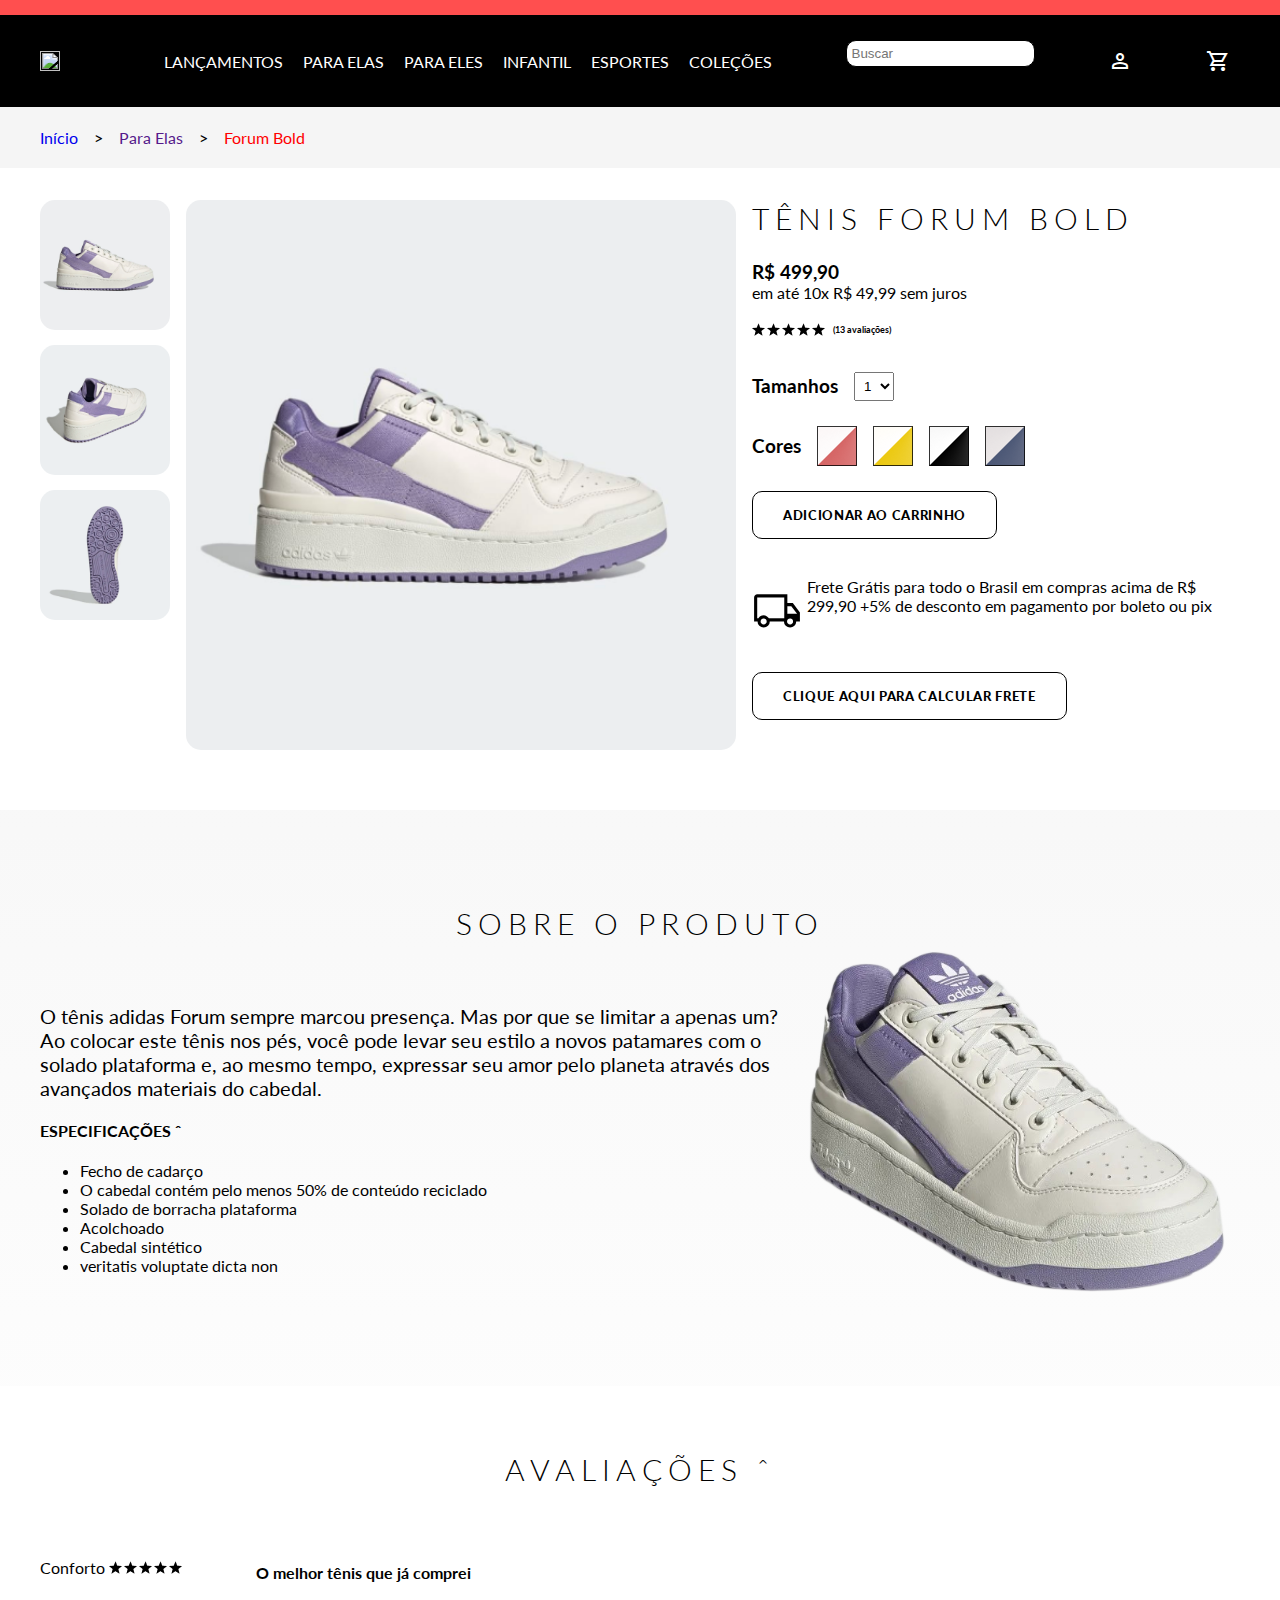
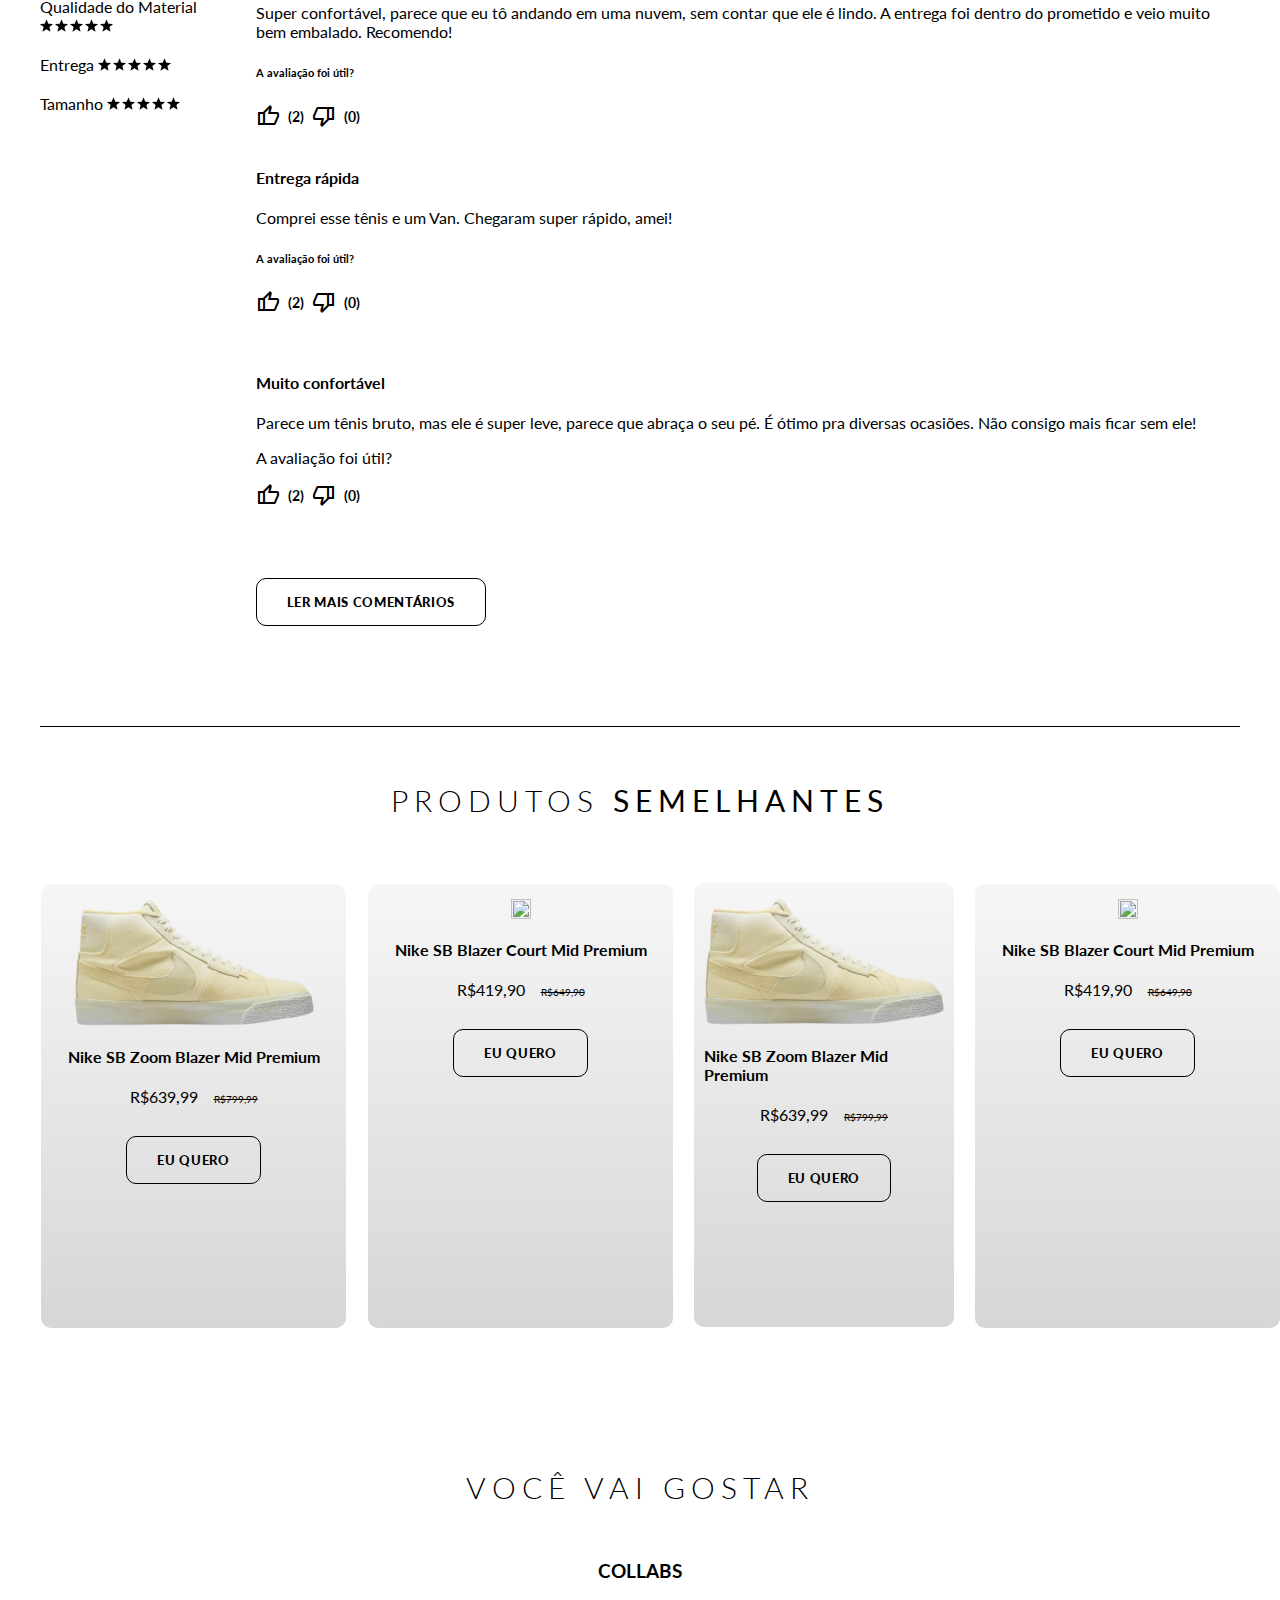
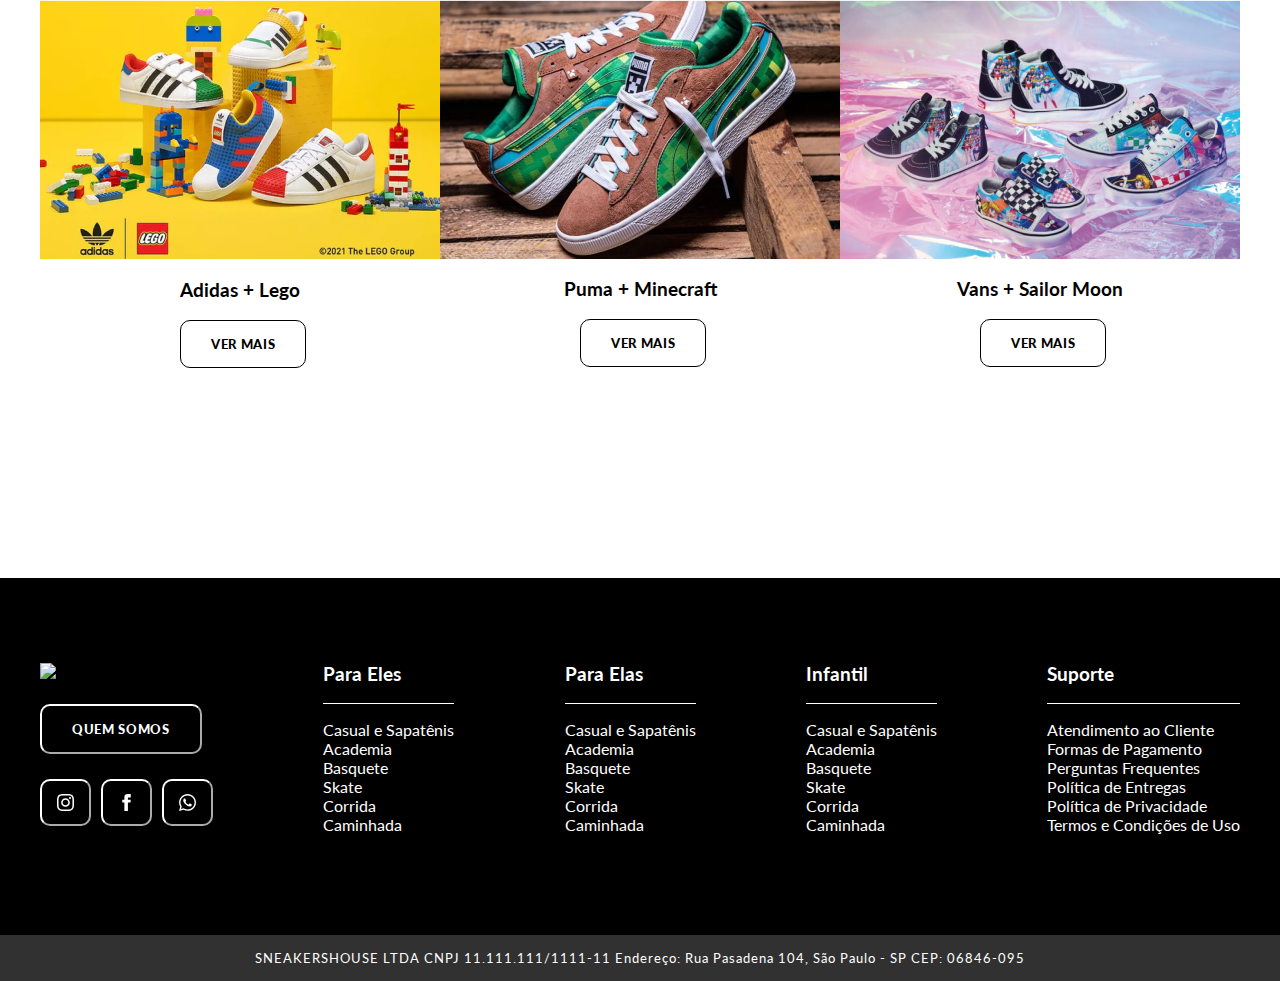
==== produto.html @ 3006e481 "Ajustes Página Produtos" ====
<html lang="PT-BR">

<head>
    <meta charset="UTF-8">
    <meta http-equiv="X-UA-Compatible" content="IE=edge">
    <meta name="viewport" content="width=device-width, initial-scale=1.0">
    <link rel="preconnect" href="https://fonts.googleapis.com">
    <link rel="preconnect" href="https://fonts.gstatic.com" crossorigin>
    <link href="https://fonts.googleapis.com/css2?family=Lato:wght@300;400;900&display=swap" rel="stylesheet">
    <link rel="stylesheet"
        href="https://fonts.googleapis.com/css2?family=Material+Symbols+Sharp:opsz,wght,FILL,GRAD@48,400,0,0" />
        <link rel="stylesheet" href="https://fonts.googleapis.com/css2?family=Material+Symbols+Outlined:opsz,wght,FILL,GRAD@20..48,100..700,0..1,-50..200" />
    
        <link rel="stylesheet" href="./css/styles.css">
    <link rel="stylesheet" href="./css/produto.css">
    <title>Sneakers House - Forum</title>
</head>


<body>
    <header>
        <div class="container">
            <a href="#"><img class="logotipo" src="./img/logotipo.png" /></a>
            <nav class="menu-principal">
                <ul>
                    <li><a href="lancamentos.html">Lançamentos</a></li>
                    <li><a href="paraElas.html">Para Elas</a></li>
                    <li><a href="paraEles.html">Para Eles</a></li>
                    <li><a href="infantil.html">Infantil</a></li>
                    <li><a href="esportes.html">Esportes</a></li>
                    <li><a href="colecoes.html">Coleções</a></li>
                </ul>
            </nav>
            <input type="text" class="header-search" placeholder="Buscar">
            <a href="./login.html"><span class="material-symbols-sharp header-icon">person</span></a>
            <span class="material-symbols-sharp header-icon">shopping_cart</span>
        </div>
        <div class="menu-navbar">
            <ul class="container">
                <li>
                    <a href="./index.html">Início</a>
                </li>
                <span> > </span>
                <li>
                    <a href="">Para Elas</a>
                </li>
                <span> > </span>
                <li class="link-pagina-atual">
                    <a href="">Forum Bold</a>
                </li>
            </ul>
        </div>
    </header>

    <main>
        <section>
            <div class="container produto-unico">
                <div class="produto-escolha">    
                    <img class="produto-escolha-img" src="./img/tenis_forum_bold_branco.png" alt="">
                    <img class="produto-escolha-img" src="./img/tenis-forum-2.png" alt="">
                    <img class="produto-escolha-img" src="./img/tenis-forum-3.png" alt="">
                </div>

                <div class="imagem-principal">
                    <img src="./img/tenis-principal.png" alt="">
                </div>

                <div class="produto-infos">
                    <div class="produto-infos-detalhes">
                        <h2 class="produto-infos-titulo">TÊNIS FORUM BOLD</h2>
                        <h3 class="produto-infos-valor">R$ 499,90</h3>
                        <span class="produto-infos-parcelamento">em até 10x R$ 49,99 sem juros</span>
                        <div class="quantidade-likes-dislike">
                            <img src="./img/avaliacoes_5.png" alt="">
                            <h6>(13 avaliações)</h6>
                        </div>
                        <div class="escolhertamanho">
                            <h3 class="produto-infos-tamanhos-titulo">Tamanhos</h3>
                            <select class="select-qtdade-box">
                                <option value="1">1</option>
                                <option value="2">2</option>
                                <option value="3">3</option>
                                <option value="4">4</option>
                                <option value="5">5</option>
                            </select>
                        </div>
                        <div class="escolhercores">
                            <h3 class="produto-infos-cores-titulo">Cores</h3>
                            <img src="./img/cores/Rectangle 49.png" alt="">
                            <img src="./img/cores/Rectangle 50.png" alt="">
                            <img src="./img/cores/Rectangle 51.png" alt="">
                            <img src="./img/cores/Rectangle 52.png" alt="">
                        </div>
                    </div>
                    <!--o problema tá aqui-->

                    <div class="produto-infos-entrega">
                        <button class="botao-eu-quero">ADICIONAR AO CARRINHO</button>
                        <div class="produto-infos-entrega-adicionar">
                            <span class="material-symbols-outlined">local_shipping</span>
            
                            <h6 class="produto-infos-entrega-frete">Frete Grátis para todo o Brasil
                                em compras acima de R$ 299,90 <span>+5%</span> de desconto em pagamento 
                                    por boleto ou pix</h6>
                        </div>

                        <button class="botao-eu-quero">Clique aqui para calcular frete</button>
                    </div>
                </div>
            </div>
        </section>

    
        <section class="sobre-produto">
            <h2 class="sobre-produto-titulo">SOBRE O PRODUTO</h2>    
            <div class="container">
                <div class="sobre-esq">
                    <p class="descricao-paragrafo">
                        O tênis adidas Forum sempre marcou presença. Mas por que se limitar a apenas um? Ao colocar este tênis nos pés, você pode levar seu estilo a novos patamares com o solado plataforma e, ao mesmo tempo, expressar seu amor pelo planeta através dos avançados materiais do cabedal.
                    </p>
                    <h4 class="descricao-especificacoes-titulo">ESPECIFICAÇÕES ˆ</h4>
                    <ul class="descricao-especificacoes-lista">
                        <li>Fecho de cadarço</li>
                        <li>O cabedal contém pelo menos 50% de conteúdo reciclado</li>
                        <li>Solado de borracha plataforma</li>
                        <li>Acolchoado</li>
                        <li>Cabedal sintético</li>
                        <li> veritatis voluptate dicta non</li>
                    </ul>
                </div>
                <div class="sobre-dir">
                    <img class="sobre-produto-imagem" src="./img/tenis_sobre_produto.png" alt="">
                </div>
            </div>
        </section>


        <section class="produto-avaliacoes">
            <h2>AVALIAÇÕES ˆ</h2>
            <div class="container">
                <div class="produto-avaliacoes-lista">
                        <ul>
                            <li>Conforto <img src="./img/avaliacoes_5.png" alt=""> </li>
                            <li>Qualidade do Material <img src="./img/avaliacoes_5.png" alt=""></li>
                            <li>Entrega <img src="./img/avaliacoes_5.png" alt=""></li>
                            <li>Tamanho <img src="./img/avaliacoes_5.png" alt=""></li>
                        </ul>
                </div>
            

                <div class="avaliacoes-texto">
                    <div class="avaliacao-1">
                        <h4>O melhor tênis que já comprei</h4>
                        <p>Super confortável, parece que eu tô andando em uma nuvem, sem contar que ele é lindo. A entrega foi dentro do prometido e veio muito bem embalado. Recomendo!</p>
                        <h6>A avaliação foi útil?</h6>
                        <div class="like-dislike">
                                <span class="material-symbols-outlined">thumb_up</span>
                                <span class="quantidade-likes-dislike"><strong>(2)</strong></span>
                                <span class="material-symbols-outlined">thumb_down</span>
                                <span class="quantidade-likes-dislike"><strong>(0)</strong></span>
                        </div>
                    </div>

                    <div class="avaliacao-2">
                        <h4>Entrega rápida</h4>
                        <p>Comprei esse tênis e um Van. Chegaram super rápido, amei!</p>
                        <h6>A avaliação foi útil?</h6>
                        <div class="like-dislike">
                            <span class="material-symbols-outlined">thumb_up</span>
                                <span class="quantidade-likes-dislike"><strong>(2)</strong></span>
                                <span class="material-symbols-outlined">thumb_down</span>
                                <span class="quantidade-likes-dislike"><strong>(0)</strong></span>
                        </div>
                    </div>

                    <div class="avaliacao-3">
                        <h4>Muito confortável</h4>
                        <p>Parece um tênis bruto, mas ele é super leve, parece que abraça o seu pé. É ótimo pra diversas ocasiões. Não consigo mais ficar sem ele!</p>
                        <p>A avaliação foi útil?</p>
                        <div class="like-dislike">
                            <span class="material-symbols-outlined">thumb_up</span>
                                <span class="quantidade-likes-dislike"><strong>(2)</strong></span>
                                <span class="material-symbols-outlined">thumb_down</span>
                                <span class="quantidade-likes-dislike"><strong>(0)</strong></span>
                        </div>
                    </div>
                    <button class="botao-eu-quero">Ler mais comentários</button>
                </div>

            </div>
        </section>


        <section class="container carousel-produtos-semelhantes">
            <h2>PRODUTOS<strong> SEMELHANTES</strong></h2>
            <ul class="lista-categorias">
                <li>
                    <div class="lista-produtos-semelhantes">
                        <a href="#"><img src="./img/tenis_sb_amarelo.png" /></a>
                    
                        <h4>Nike SB Zoom Blazer Mid Premium</h4>
                        <div class="imgem-valores">
                            <span class="promocao">R$639,99</span>
                            <span class="valor-real">R$799,99</span>
                        </div>
                        <button class="botao-eu-quero">EU QUERO</button>
                    </div>
                </li>
                <li>
                    <div class="lista-produtos-semelhantes">
                        <a href="#"><img src="./img/nike-sb.png" /></a>
                    
                        <h4>Nike SB Blazer Court Mid Premium</h4>
                        <div class="imgem-valores">
                            <span class="promocao">R$419,90</span>
                            <span class="valor-real">R$649,90</span>
                        </div>
                        <button class="botao-eu-quero">EU QUERO</button>
                    </div>
                </li>
                <div class="lista-produtos-semelhantes">
                    <a href="#"><img src="./img/tenis_sb_amarelo.png" /></a>
                
                    <h4>Nike SB Zoom Blazer Mid Premium</h4>
                    <div class="imgem-valores">
                        <span class="promocao">R$639,99</span>
                        <span class="valor-real">R$799,99</span>
                    </div>
                    <button class="botao-eu-quero">EU QUERO</button>
                </div>
            </li>
            <li>
                <div class="lista-produtos-semelhantes">
                    <a href="#"><img src="./img/nike-sb.png" /></a>
                
                    <h4>Nike SB Blazer Court Mid Premium</h4>
                    <div class="imgem-valores">
                        <span class="promocao">R$419,90</span>
                        <span class="valor-real">R$649,90</span>
                    </div>
                    <button class="botao-eu-quero">EU QUERO</button>
                </div>
            </li>
            </ul>
        </section>

        <div class="produtos-collabs">
            <h2>VOCÊ VAI GOSTAR</h2>
            <h3>COLLABS</h3>
        </div>

        <div class="produtos-collabs-marcas">
            <div class="produtos-collabs-lego">
                <img src="./img/collabs/adidas-tenis-lego 1.png" alt="">
                <h3 class="produtos-collabs-titulo">Adidas + Lego</h3>
                <button class="botao-ver-mais">VER MAIS</button>
            </div>  

            <div class="produtos-collabs-puma">
                <img src="./img/collabs/puma_1-20138172 1.png" alt="">
                <h3 class="produtos-collabs-titulo">Puma + Minecraft</h3>
                <button class="botao-ver-mais">VER MAIS</button>
            </div>

            <div class="produtos-collabs-vans">
                <img src="./img/collabs/sailor-moon 1.png" alt="">
                <h3 class="produtos-collabs-titulo">Vans + Sailor Moon</h3>
                <button class="botao-ver-mais">VER MAIS</button>
            </div>

        </div>

      

    </main>

    <footer>
        <div class="footer-main">
            <div class="container">
                <div class="colunas-footer footer1">
                    <a href="index.html"><img src="./img/logotipo.png" /></a>
                    <a href="quemsomos.html"><button class="botao-branco">QUEM SOMOS</button></a>
                    <ul class="footer-redes-sociais">
                        <li><button class="botao-branco"><svg xmlns="http://www.w3.org/2000/svg" width="24" height="24"
                                    viewBox="0 0 24 24">
                                    <path
                                        d="M12 2.163c3.204 0 3.584.012 4.85.07 3.252.148 4.771 1.691 4.919 4.919.058 1.265.069 1.645.069 4.849 0 3.205-.012 3.584-.069 4.849-.149 3.225-1.664 4.771-4.919 4.919-1.266.058-1.644.07-4.85.07-3.204 0-3.584-.012-4.849-.07-3.26-.149-4.771-1.699-4.919-4.92-.058-1.265-.07-1.644-.07-4.849 0-3.204.013-3.583.07-4.849.149-3.227 1.664-4.771 4.919-4.919 1.266-.057 1.645-.069 4.849-.069zm0-2.163c-3.259 0-3.667.014-4.947.072-4.358.2-6.78 2.618-6.98 6.98-.059 1.281-.073 1.689-.073 4.948 0 3.259.014 3.668.072 4.948.2 4.358 2.618 6.78 6.98 6.98 1.281.058 1.689.072 4.948.072 3.259 0 3.668-.014 4.948-.072 4.354-.2 6.782-2.618 6.979-6.98.059-1.28.073-1.689.073-4.948 0-3.259-.014-3.667-.072-4.947-.196-4.354-2.617-6.78-6.979-6.98-1.281-.059-1.69-.073-4.949-.073zm0 5.838c-3.403 0-6.162 2.759-6.162 6.162s2.759 6.163 6.162 6.163 6.162-2.759 6.162-6.163c0-3.403-2.759-6.162-6.162-6.162zm0 10.162c-2.209 0-4-1.79-4-4 0-2.209 1.791-4 4-4s4 1.791 4 4c0 2.21-1.791 4-4 4zm6.406-11.845c-.796 0-1.441.645-1.441 1.44s.645 1.44 1.441 1.44c.795 0 1.439-.645 1.439-1.44s-.644-1.44-1.439-1.44z"
                                        fill="#fff" />
                                </svg></button></li>
                        <li><button class="botao-branco"><svg xmlns="http://www.w3.org/2000/svg" width="24" height="24"
                                    viewBox="0 0 24 24">
                                    <path
                                        d="M9 8h-3v4h3v12h5v-12h3.642l.358-4h-4v-1.667c0-.955.192-1.333 1.115-1.333h2.885v-5h-3.808c-3.596 0-5.192 1.583-5.192 4.615v3.385z"
                                        fill="#fff" />
                                </svg></button></li>
                        <li><button class="botao-branco"><svg xmlns="http://www.w3.org/2000/svg" width="24" height="24"
                                    viewBox="0 0 24 24">
                                    <path
                                        d="M.057 24l1.687-6.163c-1.041-1.804-1.588-3.849-1.587-5.946.003-6.556 5.338-11.891 11.893-11.891 3.181.001 6.167 1.24 8.413 3.488 2.245 2.248 3.481 5.236 3.48 8.414-.003 6.557-5.338 11.892-11.893 11.892-1.99-.001-3.951-.5-5.688-1.448l-6.305 1.654zm6.597-3.807c1.676.995 3.276 1.591 5.392 1.592 5.448 0 9.886-4.434 9.889-9.885.002-5.462-4.415-9.89-9.881-9.892-5.452 0-9.887 4.434-9.889 9.884-.001 2.225.651 3.891 1.746 5.634l-.999 3.648 3.742-.981zm11.387-5.464c-.074-.124-.272-.198-.57-.347-.297-.149-1.758-.868-2.031-.967-.272-.099-.47-.149-.669.149-.198.297-.768.967-.941 1.165-.173.198-.347.223-.644.074-.297-.149-1.255-.462-2.39-1.475-.883-.788-1.48-1.761-1.653-2.059-.173-.297-.018-.458.13-.606.134-.133.297-.347.446-.521.151-.172.2-.296.3-.495.099-.198.05-.372-.025-.521-.075-.148-.669-1.611-.916-2.206-.242-.579-.487-.501-.669-.51l-.57-.01c-.198 0-.52.074-.792.372s-1.04 1.016-1.04 2.479 1.065 2.876 1.213 3.074c.149.198 2.095 3.2 5.076 4.487.709.306 1.263.489 1.694.626.712.226 1.36.194 1.872.118.571-.085 1.758-.719 2.006-1.413.248-.695.248-1.29.173-1.414z"
                                        fill="#fff" />
                                </svg></button></li>
                    </ul>
                </div>
                <div class="colunas-footer footer2">
                    <h3>Para Eles</h3>
                    <div class="divisor"></div>
                    <ul>
                        <li><a href="#">Casual e Sapatênis</a></li>
                        <li><a href="#">Academia</a></li>
                        <li><a href="#">Basquete</a></li>
                        <li><a href="#">Skate</a></li>
                        <li><a href="#">Corrida</a></li>
                        <li><a href="#">Caminhada</a></li>
                    </ul>
                </div>
                <div class="colunas-footer footer3">
                    <h3>Para Elas</h3>
                    <div class="divisor"></div>
                    <ul>
                        <li><a href="#">Casual e Sapatênis</a></li>
                        <li><a href="#">Academia</a></li>
                        <li><a href="#">Basquete</a></li>
                        <li><a href="#">Skate</a></li>
                        <li><a href="#">Corrida</a></li>
                        <li><a href="#">Caminhada</a></li>
                    </ul>
                </div>
                <div class="colunas-footer footer4">
                    <h3>Infantil</h3>
                    <div class="divisor"></div>
                    <ul>
                        <li><a href="#">Casual e Sapatênis</a></li>
                        <li><a href="#">Academia</a></li>
                        <li><a href="#">Basquete</a></li>
                        <li><a href="#">Skate</a></li>
                        <li><a href="#">Corrida</a></li>
                        <li><a href="#">Caminhada</a></li>
                    </ul>
                </div>
                <div class="colunas-footer footer5">
                    <h3>Suporte</h3>
                    <div class="divisor"></div>
                    <ul>
                        <li><a href="#">Atendimento ao Cliente</a></li>
                        <li><a href="#">Formas de Pagamento</a></li>
                        <li><a href="#">Perguntas Frequentes</a></li>
                        <li><a href="#">Política de Entregas</a></li>
                        <li><a href="#">Política de Privacidade</a></li>
                        <li><a href="#">Termos e Condições de Uso</a></li>
                    </ul>
                </div>
            </div>
        </div>
        <div class="footer-empresa">
            <span>SNEAKERSHOUSE LTDA CNPJ 11.111.111/1111-11 Endereço: Rua Pasadena 104, São Paulo - SP CEP:
                06846-095</span>
        </div>

    </footer>

</body>


</html>
---- css/styles.css ----
:root{font-family: 'Lato', sans-serif; font-size: 16px;}

body{margin: 0; padding: 0;}
.m-4{margin: 4rem 0 0 0;}
.container{width: 1200px; margin: 0 auto;}


h2 {font-style: normal;
    font-weight: 300;
    font-size: 30px;
    line-height: 36px;
    text-align: center;
    letter-spacing: 0.2em;
    color: #000;
    padding: 30px 0;
}

input{border-radius: 10px; margin: 5px 0 20px; padding: 10px; border: 1px solid #000;}
button{font-family: 'Lato', sans-serif; width: fit-content; padding: 15px 30px; font-weight: 900; letter-spacing: 0.05em; text-transform: uppercase;  border-radius: 10px;}

.botao-vermelho {background-color: #FF4F4F; cursor: pointer;}
.botao-vermelho:hover {background-color: #000; color: #fff;}
.botao-eu-quero {background:transparent; cursor: pointer;}
.botao-eu-quero:hover {background-color: #000; color: #fff;}
.botao-branco{background-color:transparent; color:#fff; border-color: #fff; cursor: pointer;}
.botao-branco:hover{background-color:#FF4F4F; color:#fff; border-color: #fff;}
.divisor {width: 100%; height: 1px; background-color: #fff;}


header{background-color: #000; border-top: 15px solid #FF4F4F;}
header .container{padding: 20px 0; display: flex; align-items: center; color: #fff; justify-content: space-between;}
.logotipo{height: fit-content;}

.menu-principal ul{display: flex; list-style: none; text-transform: uppercase;}
.menu-principal ul li a{color:#fff; text-decoration: none; padding: 0 10px;}
.menu-principal ul li a:hover{color:#FF4F4F;}
.menu-navbar span{color:#000;}

.header-icon, .header-search{margin-left: 10px; color: #fff; margin-right: 10px;}

input.header-search {padding: 5px;}

.menu-navbar {background: #F5F5F5; padding: 1px;}
.menu-navbar ul {display: flex; list-style: none; grid-gap: 1rem; justify-content: flex-start;}
.menu-navbar ul a {text-decoration: none;}
.link-pagina-atual a {color: red;}  

.slider-mobile{display: none;}
.slide{background-color: #000;}
.slide01 {background-image: url(../img/banner_01.png); background-position: center; background-repeat: no-repeat;}

.slide .titulo{font-family: 'Lato'; font-style: normal; font-weight: 900; font-size: 64px; letter-spacing: 0.05em; color: #FFFFFF;}
.slide .subtitulo{font-family: 'Lato'; font-style: normal; font-weight: 900; font-size: 28px; letter-spacing: 0.2em; color: #fff;}

.slide .container {display: flex; flex-direction: column; justify-content: center; height: 560px;}
.slide .titulo {font-weight: 900; font-size: 64px; letter-spacing: 0.05em; color: #FFFFFF; margin: 0; line-height: 77px;}
.slide .subtitulo {font-weight: 900; font-size: 28px; letter-spacing: 0.2em; color: #fff; margin: 0; line-height: 34px;}
.slide button{margin-top: 30px;}

.icones-home{background-color: #FF4F4F;}
.lista-icones {display: flex; list-style: none; justify-content: space-between; padding: 0; margin: 0; column-gap: 20px; padding: 15px 0;}
.lista-icones li {border-radius: 10px; border: solid #fff 1px; width: 100%; padding: 15px; color: #fff; text-align: center;}
.lista-icones .span{font-size: 22px;}
.lista-icones span {font-size: 30px; vertical-align: middle; margin-right: 10px;}

.carousel-home-produtos{margin-top: 40px;}
.lista-categorias {display: flex; list-style: none; justify-content: space-between; margin: 0; column-gap: 20px; padding: 10px 0}
.lista-categorias > li {border-radius: 10px; border: solid #fff 1px; color: #fff; text-align: center;}
.lista-categorias li img {width: 100%;}
.lc2{flex-wrap: wrap;}
.lista-categorias img {transition: 0.5s all ease-in-out;}
.lista-categorias img:hover {transform: scale(1.1);}

.titulo-promo{height: 55px; background-image: url(../img/img-titulo-promo.png); background-repeat: no-repeat; background-position: center; padding-top: 50px; padding-bottom: 50px;}

.imgem-valores {margin-bottom: 30px; color: #000;}
.valor-real {font-size: 10px; margin-left: 12px; text-decoration: line-through;}
.lista-produtos h4 {color: #000; font-family: 'Lato', sans-serif; font-weight: 800; margin: 0;}
.lista-produtos {background: #F6F6F6; padding: 15px 10px 35px; display: flex; flex-direction: column; align-items: center; border-radius: 10px; background: linear-gradient(180deg, #F6F6F6 0%, #D6D6D6 100%);}

.lista-produtos:hover{background: #000; color:#fff}
.lista-produtos:hover .lista-produtos, .lista-produtos:hover .valor-real, .lista-produtos:hover .imgem-valores, .lista-produtos:hover h4, .lista-produtos:hover .botao-eu-quero{color: #fff;}

.produtos-cores{min-height: 35px;}
.produtos-cores ul {display: flex; list-style: none; column-gap: 5px; margin-bottom: 10px; padding-left: 0;}
.lista-produtos .produtos-cores ul{display: none;}
.lista-produtos:hover .produtos-cores ul{display: flex;}


.banners-esportes{margin-top: 80px;}
.banners-esportes img{width: 100%;}




.marcas {display: flex; justify-content: center; column-gap: 20px; margin-bottom: 60px;}

.roud {
    width: 100px;
    height: 100px;
    border-width: 2px;
    border-color: black;
    border-style: solid;
    border-radius: 50%;
    background-repeat: no-repeat; 
    background-position: center
}

.r01{background-image: url(../img/marcas/logo-marcas-carrossel-vans.png);}
.r02{background-image: url(../img/marcas/logo-marcas-carrossel-adidas.png);}
.r03{background-image: url(../img/marcas/logo-marcas-carrossel-asics.png);}
.r04{background-image: url(../img/marcas/logo-marcas-carrossel-jordan.png);}
.r05{background-image: url(../img/marcas/logo-marcas-carrossel-nike.png);}
.r06{background-image: url(../img/marcas/logo-marcas-carrossel-puma.png);}

.r01,.r02,.r03,.r04,.r05,.r06{transition: 0.5s all ease-in-out;}
.r01:hover,.r02:hover,.r03:hover,.r04:hover,.r05:hover,.r06:hover {transform: scale(1.2);}


footer, footer a, footer h3{color: #fff; text-decoration: none;}
footer a:hover{color: #FF4F4F;}
footer ul{list-style-type: none; padding-left: 0;}
footer h3{margin-top: 0;}
.footer-main{padding: 70px 0; background: #000;}
.footer-main .container{display: flex; justify-content: space-between;}
.footer-empresa {background-color: #313131; font-size: 0.8em; letter-spacing: 1px; color: #FFFFFF; padding: 15px 0; text-align: center;}
.footer1{display: flex; flex-direction: column; row-gap: 25px;}
.footer-redes-sociais {margin: 0; display: flex; flex-direction: row; justify-content: flex-start; flex-wrap: wrap; padding-left: 0; column-gap: 10px;}
.footer-redes-sociais svg {width: 17px; height: 17px;}
.footer-redes-sociais .botao-branco {padding: 13px 15px;}
.colunas-footer {padding: 15px;}
.colunas-footer:first-child {padding-left: 0px;}
.colunas-footer:last-child {padding-right: 0px;}



.menu-mobile{display: none;}
---- css/produto.css ----
.produto-unico{display: flex; column-gap: 1rem; margin-top: 2rem;}

.produto-infos-detalhes h2{margin-top: 0; padding: 0; text-align: left;}

h3.produto-infos-valor {
    margin: 0;
}

select.select-qtdade-box {
    padding: 5px;
}

.escolhercores {
    display: flex;
    align-items: center;
    column-gap: 1rem;
}

.escolhertamanho {
    display: flex;
    align-items: center;
    column-gap: 1rem;
}

.quantidade-likes-dislike {
    margin-top: 0px;
    margin-left: 0;
    font-size: 14px;
    display: flex;
    align-items: center;
    column-gap: 0.5rem;
}

.actual-page {
    color: #FF4F4F !important;
}


.produto-escolha {
    display: flex;
    flex-direction: column;
}

.produto-escolha img{
    width: 130px;
    height: 130px;
    border-radius: 15px;
}

.produto-escolha-img {
    margin-bottom: 15px;
}

.imagem-principal img{
    width: 550px;
    height: 550px;
    border-radius: 15px;
}

.produto-infos {
    display: flex;
    flex-direction: column;
   
}

.produto-infos-entrega {
    margin-top: 1rem;
}

.produto-infos-entrega-adicionar {
    display: flex;
    align-items: center;
    margin-bottom: 20px;
}

.produto-infos-entrega-frete {
    font-size: 16px;
    font-weight: 400;
}

.produto-infos-entrega-condicoes {
    width: 210px;
    height: 32px;
    font-size: 13px;
    font-weight: 700;
    margin-top: 100px;
}

.produto-infos-entrega .material-symbols-outlined {
    font-size: 50px;
    margin-top: 30px;
    margin-right: 5px;
}

.produto-infos button {
 
}

.produto-infos button:hover {
}



.produto-infos h4 {
  
}

.delivery-icon {
    color: pink;
}

.material-symbols-outlined {
    color: #000;
}
.like-dislike {
    display: flex;
    column-gap: 0.5rem;
}

.material-symbols-outlined:hover, .avaliacao-mais:hover {
    color: #FF4F4F;
    cursor: pointer;
}

.avaliacao-mais {
    width: 170px;
}


.botao-frete {
}

.sobre-produto {
    flex-direction: column;
    justify-content: space-between;
    background: linear-gradient(180deg, rgba(217, 217, 217, 0.19) 0%, rgba(231, 231, 231, 0.1) 100%);
    margin-top: 60px;
    padding: 40px 0 80px;
}

/* .sobre-produto-imagem {
    width: 840px;
    height: 840px;
    margin-left: 732px;
    margin-top: -600px;
}

.descricao-paragrafo, .sobre-produto-titulo, .descricao-paragrafo, .descricao-especificacoes-titulo, .descricao-especificacoes-lista {
    margin-left: 260px;
}*/

.sobre-dir img {
    width: 450px;
}

.sobre-esq{width: 80%;}
.sobre-produto-titulo{
    margin-bottom: 0;
    padding-bottom: 0;
}
.sobre-produto .container{
    display: flex;
    align-items: center;
}

.sobre-produto-titulo {
    text-align: center;
    font-family: 'Lato'; 
    font-style: normal;
}

.descricao-paragrafo {
    font-size: 20px;
    margin-top: 48px;
}

.produto-avaliacoes {
    flex-direction: column;
    margin-top: 35px;
}

.produto-avaliacoes .container{
    display: flex;
    column-gap: 1rem;
}


.produto-avaliacoes-lista ul{
padding-left: 0;
}
.produto-avaliacoes-lista li {
    list-style: none;
    margin:0 0 20px;
}

.like-dislike{
    display: flex;
}
.avaliacoes{
    display: flex;
    flex-direction: column;
    margin-left: 703px;
    margin-bottom: 150px;
}

.avaliacoes-texto {
    padding: 0px;
}

.avaliacao-1, .avaliacao-2, .avaliacao-3 {
    height: 120px;
    margin-bottom: 85px;
}

.carousel-produtos-semelhantes {
    margin-top: 100px;
    margin-bottom: 100px;
    border-top: 1px solid #000000;
}

.lista-categorias {
    display: flex; 
    list-style: none; 
    justify-content: space-between; 
    margin: 0; 
    column-gap: 20px; 
    padding: 10px 0
}

.lista-categorias > li {
    border-radius: 10px; 
    border: solid #fff 1px; 
    color: #fff; 
    text-align: center;
}
.lista-categorias li img {
    width: 100%;
}


.lista-produtos-semelhantes {
    background: #F6F6F6; 
    padding: 15px 10px 35px; 
    display: flex; 
    flex-direction: column; 
    align-items: center; 
    border-radius: 10px; 
    background: linear-gradient(180deg, #F6F6F6 0%, #D6D6D6 100%);
    height: 394px;
    width: 285px;
}

.lista-produtos-semelhantes h4 {
    color: #000;
}

.botao-eu-quero {
    border: 1px solid #000000;
    border-radius: 10px;
}

.produtos-collabs-marcas {
    display: flex;
    justify-content: center;
    margin-bottom: 210px;
}

.produtos-collabs h3 {
    text-align: center;
}

.produtos-collabs-titulo {
    text-align: center;
}

.botao-ver-mais {
    background:transparent; 
    cursor: pointer;
    border: 1px solid #000000;
    border-radius: 10px;
    margin-left: 140px;
}

.botao-ver-mais:hover {
    background-color: #000; color: #fff;
}
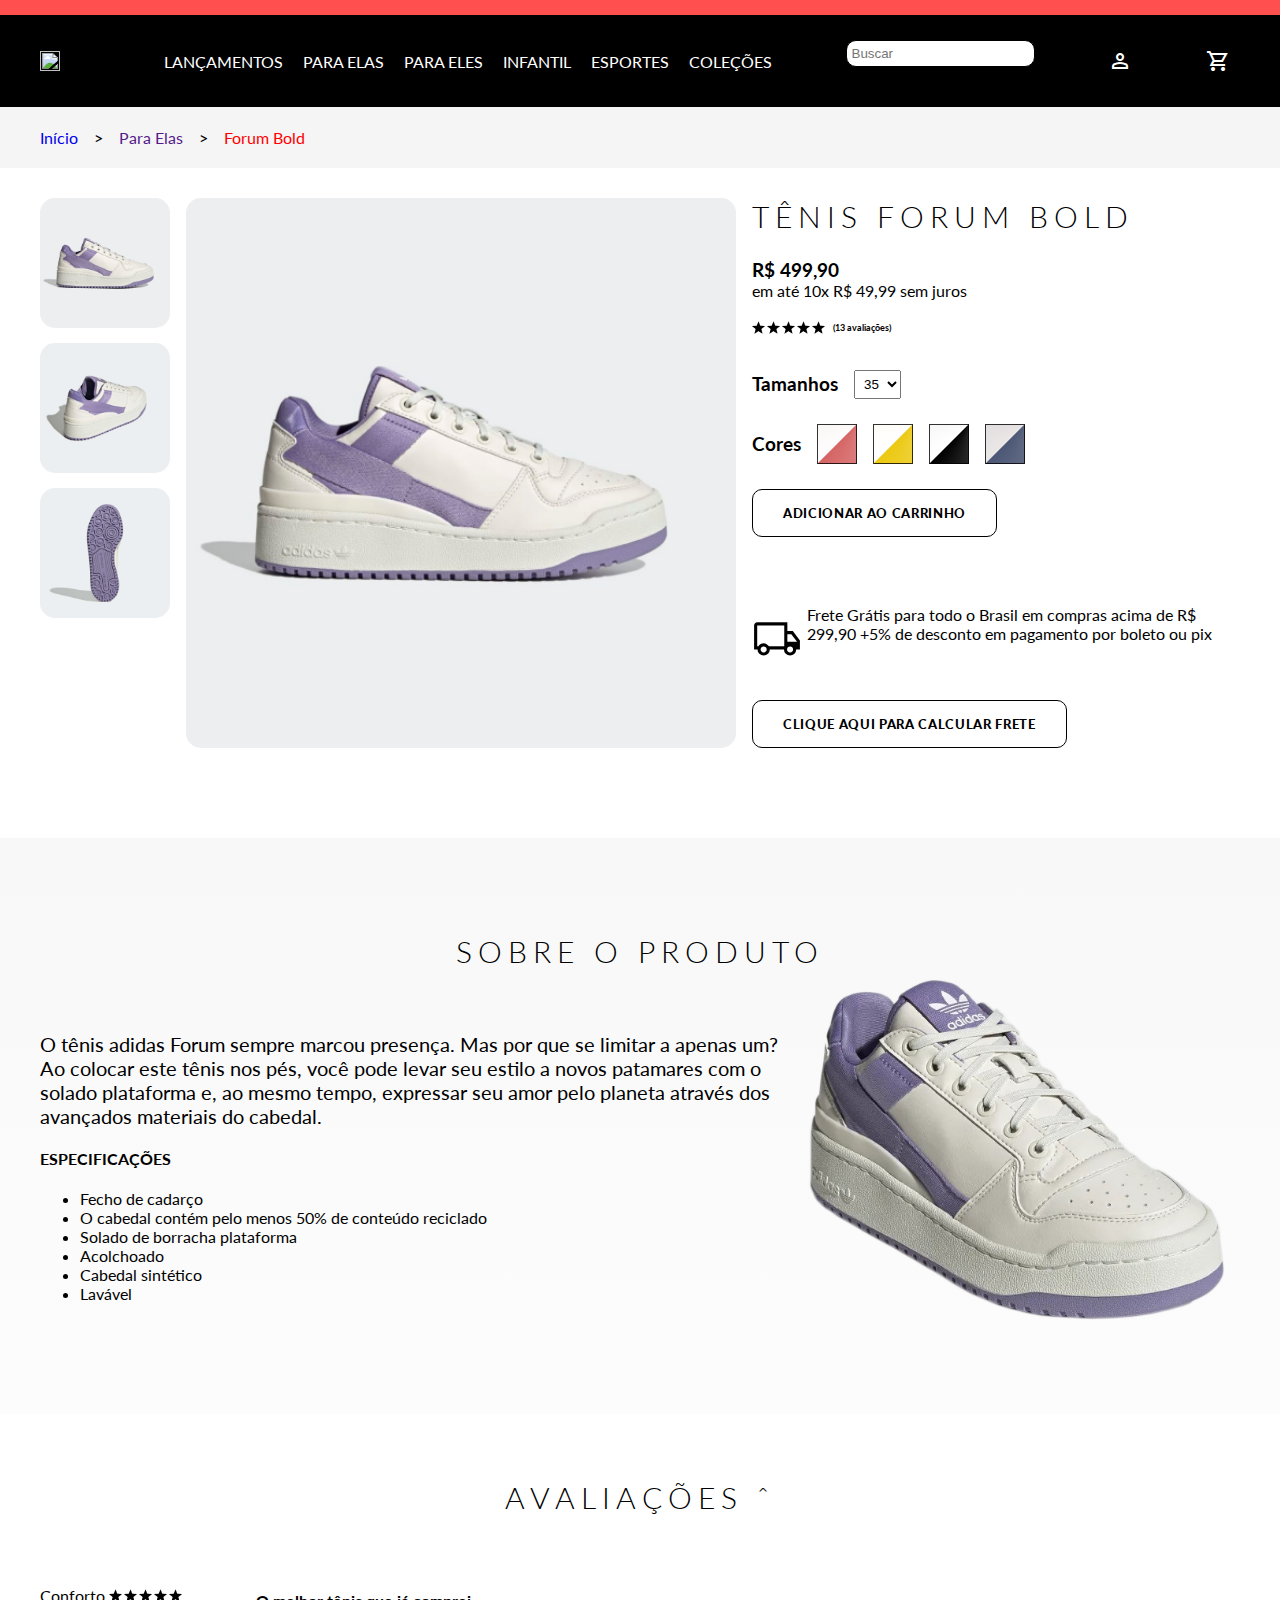
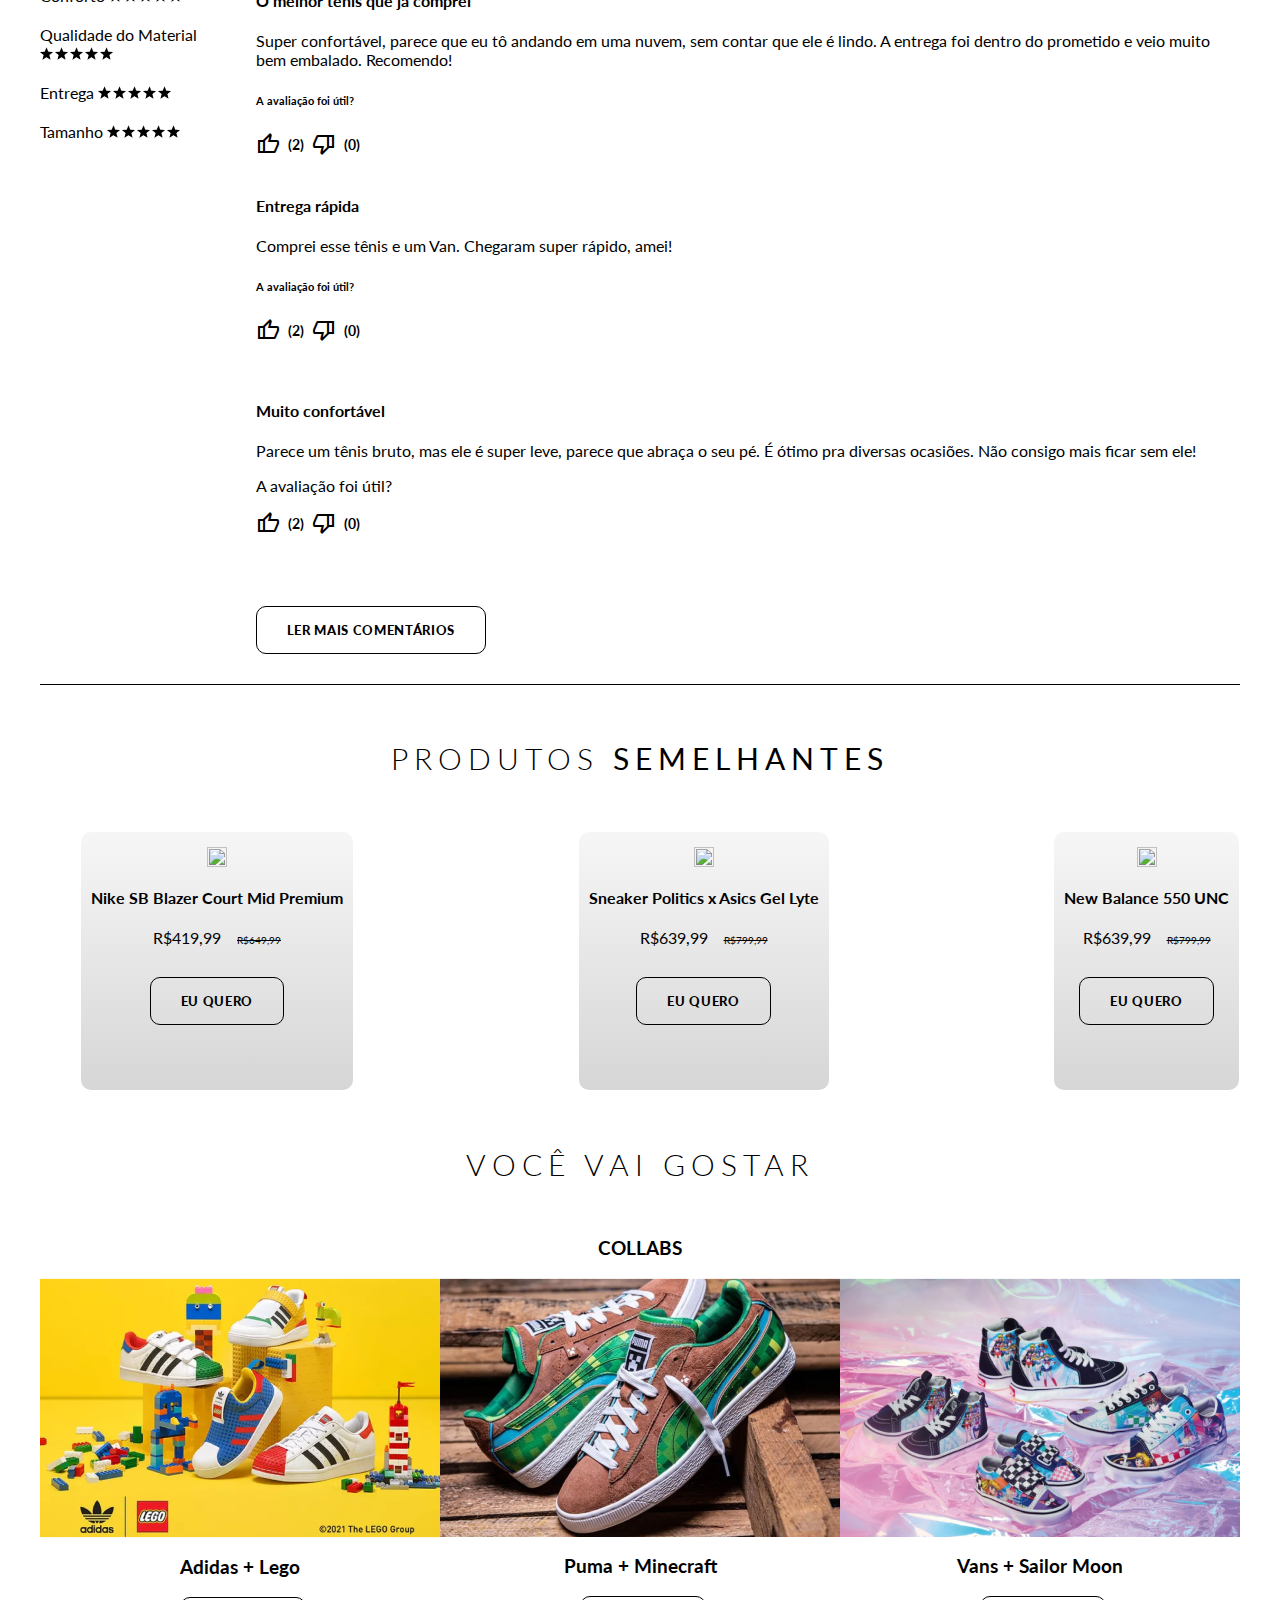
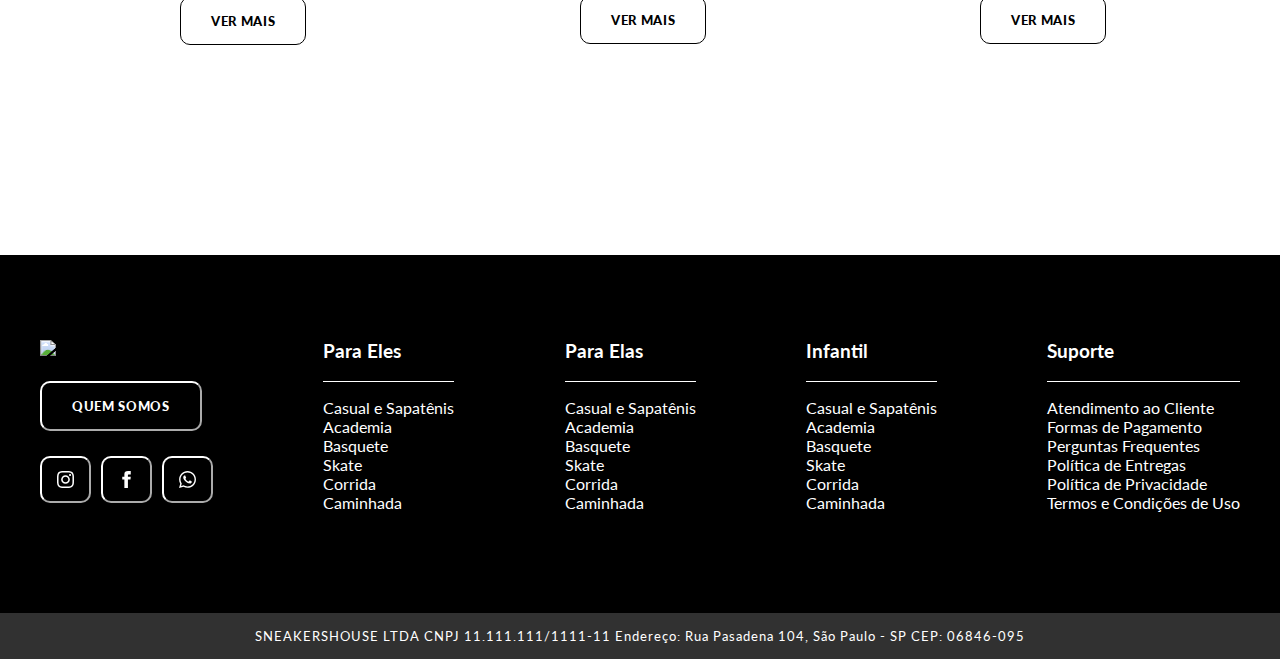
==== commit bb223603: "Ajuste página de Produto, Quem Somos e Lista de Desejos" ====
--- a/produto.html
+++ b/produto.html
@@ -77,11 +77,12 @@
                         <div class="escolhertamanho">
                             <h3 class="produto-infos-tamanhos-titulo">Tamanhos</h3>
                             <select class="select-qtdade-box">
-                                <option value="1">1</option>
-                                <option value="2">2</option>
-                                <option value="3">3</option>
-                                <option value="4">4</option>
-                                <option value="5">5</option>
+                                <option value="35">35</option>
+                                <option value="36">36</option>
+                                <option value="37">37</option>
+                                <option value="38">38</option>
+                                <option value="39">39</option>
+                                <option value="40">40</option>
                             </select>
                         </div>
                         <div class="escolhercores">
@@ -118,14 +119,14 @@
                     <p class="descricao-paragrafo">
                         O tênis adidas Forum sempre marcou presença. Mas por que se limitar a apenas um? Ao colocar este tênis nos pés, você pode levar seu estilo a novos patamares com o solado plataforma e, ao mesmo tempo, expressar seu amor pelo planeta através dos avançados materiais do cabedal.
                     </p>
-                    <h4 class="descricao-especificacoes-titulo">ESPECIFICAÇÕES ˆ</h4>
+                    <h4 class="descricao-especificacoes-titulo">ESPECIFICAÇÕES</h4>
                     <ul class="descricao-especificacoes-lista">
                         <li>Fecho de cadarço</li>
                         <li>O cabedal contém pelo menos 50% de conteúdo reciclado</li>
                         <li>Solado de borracha plataforma</li>
                         <li>Acolchoado</li>
                         <li>Cabedal sintético</li>
-                        <li> veritatis voluptate dicta non</li>
+                        <li>Lavável</li>
                     </ul>
                 </div>
                 <div class="sobre-dir">
@@ -193,54 +194,55 @@
 
         <section class="container carousel-produtos-semelhantes">
             <h2>PRODUTOS<strong> SEMELHANTES</strong></h2>
-            <ul class="lista-categorias">
-                <li>
+            <ul class="lista-semelhantes">
+                <!-- <li>
                     <div class="lista-produtos-semelhantes">
-                        <a href="#"><img src="./img/tenis_sb_amarelo.png" /></a>
+                        <a href="#"><img src="./img/tenis-branco.png" /></a>
                     
                         <h4>Nike SB Zoom Blazer Mid Premium</h4>
-                        <div class="imgem-valores">
+                        <div class="imagem-valores">
                             <span class="promocao">R$639,99</span>
                             <span class="valor-real">R$799,99</span>
                         </div>
                         <button class="botao-eu-quero">EU QUERO</button>
                     </div>
-                </li>
-                <li>
+                </li> -->
+                 <li>
                     <div class="lista-produtos-semelhantes">
-                        <a href="#"><img src="./img/nike-sb.png" /></a>
+                        <a href="#"><img src="./img/tenis-colorido.png" /></a>
                     
                         <h4>Nike SB Blazer Court Mid Premium</h4>
-                        <div class="imgem-valores">
-                            <span class="promocao">R$419,90</span>
-                            <span class="valor-real">R$649,90</span>
+                        <div class="imagem-valores">
+                            <span class="promocao">R$419,99</span>
+                            <span class="valor-real">R$649,99</span>
                         </div>
                         <button class="botao-eu-quero">EU QUERO</button>
                     </div>
                 </li>
-                <div class="lista-produtos-semelhantes">
-                    <a href="#"><img src="./img/tenis_sb_amarelo.png" /></a>
-                
-                    <h4>Nike SB Zoom Blazer Mid Premium</h4>
-                    <div class="imgem-valores">
-                        <span class="promocao">R$639,99</span>
-                        <span class="valor-real">R$799,99</span>
-                    </div>
-                    <button class="botao-eu-quero">EU QUERO</button>
-                </div>
-            </li>
+                 <li>
+                    <div class="lista-produtos-semelhantes">
+                        <a href="#"><img src="./img/tenis-verde-escuro.png" /></a>
+                    
+                        <h4>Sneaker Politics x Asics Gel Lyte</h4>
+                        <div class="imagem-valores">
+                            <span class="promocao">R$639,99</span>
+                            <span class="valor-real">R$799,99</span>
+                        </div>
+                        <button class="botao-eu-quero">EU QUERO</button>
+                    </div>
+                </li>
             <li>
-                <div class="lista-produtos-semelhantes">
-                    <a href="#"><img src="./img/nike-sb.png" /></a>
-                
-                    <h4>Nike SB Blazer Court Mid Premium</h4>
-                    <div class="imgem-valores">
-                        <span class="promocao">R$419,90</span>
-                        <span class="valor-real">R$649,90</span>
-                    </div>
-                    <button class="botao-eu-quero">EU QUERO</button>
-                </div>
-            </li>
+                    <div class="lista-produtos-semelhantes">
+                        <a href="#"><img src="./img/tenis-branco.png"/></a>
+                    
+                        <h4>New Balance 550 UNC </h4>
+                        <div class="imagem-valores">
+                            <span class="promocao">R$639,99</span>
+                            <span class="valor-real">R$799,99</span>
+                        </div>
+                        <button class="botao-eu-quero">EU QUERO</button>
+                    </div>
+                </li>
             </ul>
         </section>
 
--- a/css/produto.css
+++ b/css/produto.css
@@ -1,4 +1,4 @@
-.produto-unico{display: flex; column-gap: 1rem; margin-top: 2rem;}
+.produto-unico{display: flex; column-gap: 1rem; margin-top: 2rem; padding-top: 30px;}
 
 .produto-infos-detalhes h2{margin-top: 0; padding: 0; text-align: left;}
 
@@ -49,6 +49,10 @@
 
 .produto-escolha-img {
     margin-bottom: 15px;
+}
+
+.produto-escolha img:hover {
+    border: 1px solid #FF4F4F;
 }
 
 .imagem-principal img{
@@ -92,19 +96,6 @@
     margin-right: 5px;
 }
 
-.produto-infos button {
- 
-}
-
-.produto-infos button:hover {
-}
-
-
-
-.produto-infos h4 {
-  
-}
-
 .delivery-icon {
     color: pink;
 }
@@ -124,10 +115,6 @@
 
 .avaliacao-mais {
     width: 170px;
-}
-
-
-.botao-frete {
 }
 
 .sobre-produto {
@@ -213,12 +200,77 @@
 }
 
 .carousel-produtos-semelhantes {
-    margin-top: 100px;
-    margin-bottom: 100px;
+   /* margin-top: 100px;
+    margin-bottom: 100px; */
+    margin-top: 40px;
     border-top: 1px solid #000000;
 }
 
-.lista-categorias {
+.container {
+    width: 1200px;
+    margin: 0 auto;
+}
+
+section {
+    display: block;
+}
+
+:root {
+    font-family: 'Lato', sans-serif;
+    font-size: 16px;
+}
+
+h2 {
+    font-style: normal;
+    font-weight: 300;
+    font-size: 30px;
+    line-height: 36px;
+    text-align: center;
+    letter-spacing: 0.2em;
+    color: #000;
+    padding: 30px 0;
+}
+
+.lista-semelhantes {
+    padding-top: 0;
+    display: flex;
+    flex-wrap: wrap;
+    list-style: none;
+    justify-content: space-between;
+    column-gap: 1rem;
+}
+
+.lista-semelhantes li {
+    border-radius: 10px;
+    border: solid #fff 1px;
+    color: #000;
+    text-align: center;
+}
+
+.lista-produtos-semelhantes {
+    
+    padding: 15px 10px 35px;
+    display: flex;
+    flex-direction: column;
+    align-items: center;
+    border-radius: 10px;
+    background: linear-gradient(180deg, #F6F6F6 0%, #D6D6D6 100%);
+}
+
+.imagem-valores {
+    margin-bottom: 30px;
+}
+
+.lista-semelhantes img {
+    transition: 0.5s all ease-in-out;
+}
+
+.lista-semelhantes li img {
+    width: 100%;
+}
+
+
+/* .lista-categorias {
     display: flex; 
     list-style: none; 
     justify-content: space-between; 
@@ -252,12 +304,13 @@
 
 .lista-produtos-semelhantes h4 {
     color: #000;
-}
+} */
 
 .botao-eu-quero {
     border: 1px solid #000000;
     border-radius: 10px;
-}
+    margin-bottom: 30px;
+} 
 
 .produtos-collabs-marcas {
     display: flex;
